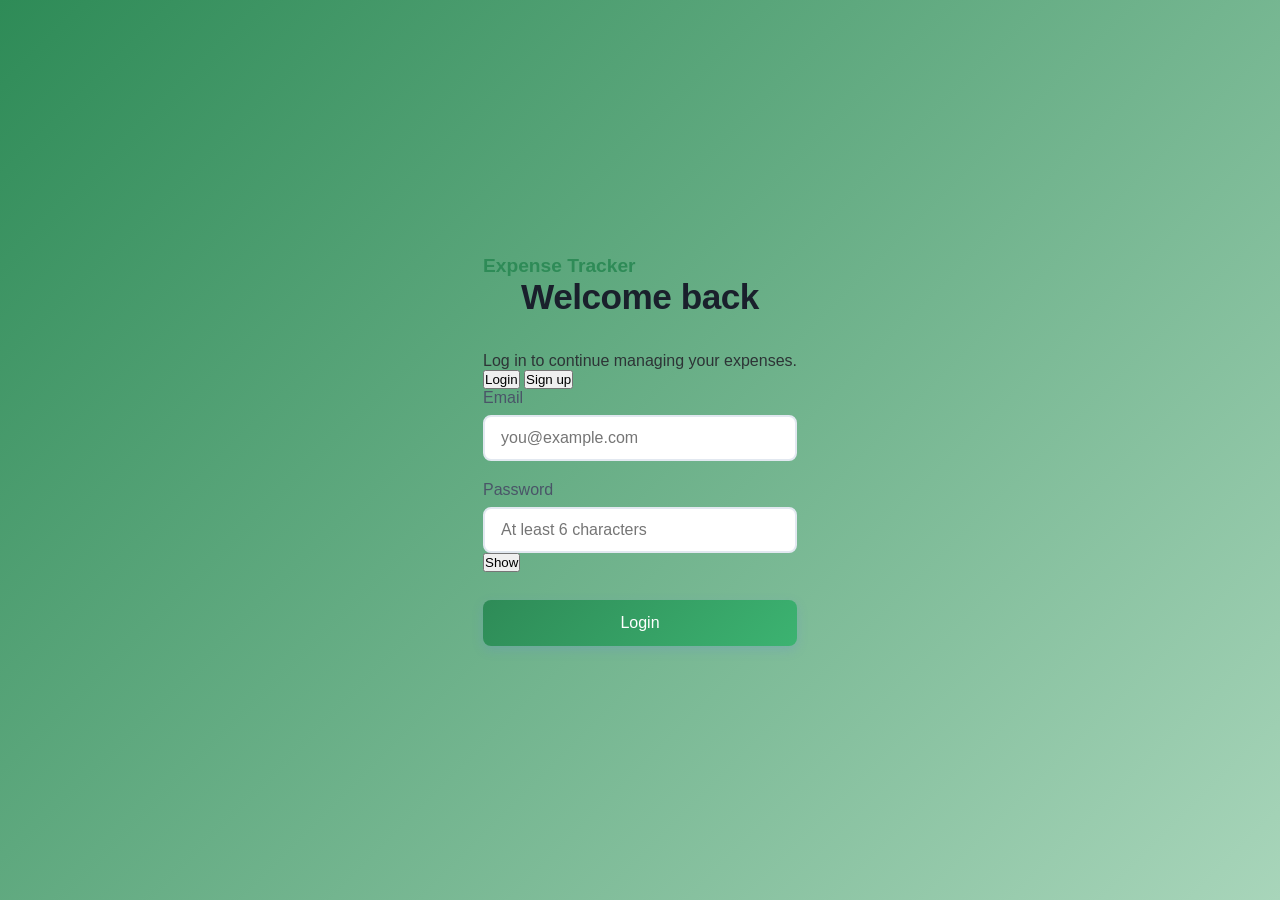
==== auth.html @ f045d61e "added Login/ signup html page" ====
<!DOCTYPE html>
<html lang="en">
<head>
    <meta charset="UTF-8">
    <meta name="viewport" content="width=device-width, initial-scale=1.0">
    <title>Login / Sign up - Expense Tracker</title>
    <link rel="stylesheet" href="css/style.css">
    <script src="js/auth.js" defer></script>
</head>
<body class="auth-page">
    <main class="auth-card">
        <div class="auth-brand">
            <span class="app-nav-title">Expense Tracker</span>
            <h1 id="auth-title">Welcome back</h1>
            <p id="auth-subtitle">Log in to continue managing your expenses.</p>
        </div>

        <div class="auth-tabs" role="tablist" aria-label="Account access">
            <button type="button" class="auth-tab active" id="login-tab" role="tab" aria-selected="true">Login</button>
            <button type="button" class="auth-tab" id="signup-tab" role="tab" aria-selected="false">Sign up</button>
        </div>

        <form id="auth-form" novalidate>
            <div class="form-group">
                <label for="auth-email">Email</label>
                <input type="email" id="auth-email" placeholder="you@example.com" autocomplete="email" required>
            </div>

            <div class="form-group">
                <label for="auth-password">Password</label>
                <div class="password-field">
                    <input type="password" id="auth-password" placeholder="At least 6 characters" autocomplete="current-password" minlength="6" required>
                    <button type="button" class="password-toggle" id="password-toggle" aria-label="Show password">Show</button>
                </div>
            </div>

            <div class="form-group" id="confirm-password-group" hidden>
                <label for="confirm-password">Confirm password</label>
                <input type="password" id="confirm-password" placeholder="Re-enter your password" autocomplete="new-password" minlength="6">
            </div>

            <p class="auth-message" id="auth-message" role="status" aria-live="polite"></p>
            <button type="submit" id="auth-submit">Login</button>
        </form>

    </main>
</body>
</html>
---- css/style.css ----
* {
    margin:0;
    padding:0;
    box-sizing:border-box;
}

body {
    background: linear-gradient(135deg, #2e8b57, #a8d5ba);
    min-height: 100vh;
    font-family:'Gill Sans', 'Gill Sans MT',Calibri, 'Trebuchet MS', sans-serif;
    display: flex;
    align-items: center;
    justify-content: center;
    padding: 20px;
    color: #2d3436;
}

.container {
    width: 100%;
    max-width: 1200px;
    background-color: white;
    padding: 2rem;
    border-radius: 24px;
    box-shadow: 0 12px 24px rgba(0,0,0,0.15);
}

h1 {
    text-align:center;
    color:#1a202c;
    margin-bottom:35px;
    font-size: 2.2rem;
    font-weight: 600;
    letter-spacing: -0.5px;
}

h2 {
    color: #2d3748;
    margin-bottom:1rem;
    font-size : 1.25rem;
    font-weight: 500;
}

.balance-container {
    text-align : center;
    margin-bottom : 35px;
    padding: 24px;
    background: linear-gradient(135deg, #a8d5ba, #6b8e23);
    border-radius: 1rem;
    box-shadow: 0 4px 12px rgba(0,0,0,0.05);
}

.balance-container h1 {
    font-size: 3rem;
    margin : 15px 0;
}

.summary {
    display: grid;
    grid-template-columns: 1fr 1fr;
    gap :24px;
    margin-top:24px;
}

.main-content {
    display: grid;
    grid-template-columns: 1fr 1fr;
    gap :24px;
}

.income,
.expenses {
    background-color: white;
    margin : 10px 10px;
    padding: 24px;
    border-radius: 1rem;
    box-shadow: 0 4px 12px rgba(0,0,0,0.05);
    transition : transform 0.2s ease;
}

.income:hover,
.expenses:hover {
    transform: translateY(-2px);
}

.income h3 {
    color: #059669;
    font-size: 1.1rem;
    font-weight: 500;
}

.expenses h3 {
    color: #dc2626;
    font-size: 1.1rem;
    font-weight: 500;
}

.income p,
.expenses p {
    margin-top : 8px;
    font-size: 1.75rem;
    font-weight: 600;
}

.income p {
    color : #059669;
}

.expenses p {
    color: #dc2626;
}


.transaction-container {
    height: 100%;
    display: flex;
    flex-direction: column;
}

#transaction-list {
    list-style: none;
    max-height: 500px;
    overflow-y: auto;
    padding-right: 8px;
    flex-grow: 1;
}

#transaction-list::-webkit-scrollbar {
    width: 10px;
}
#transaction-list::-webkit-scrollbar-track {
    background-color: #f1f1f1;
    border-radius: 4px;
}

#transaction-list::-webkit-scrollbar-thumb {
    background-color: #cbd5e0;
    border-radius: 4px;
}
#transaction-list::-webkit-scrollbar-thumb:hover {
    border-color: #a0aec0;
}


.transaction {
    display: flex;
    justify-content: space-between;
    align-items: center;
    padding: 1rem 1.2rem;
    margin-bottom: 12px;
    border-radius:12px;
    background-color: #fff;
    box-shadow: 0 2px rgba(0,0,0,0.05);
    transition: all 0.2s ease;
    border-right: 5px solid;
    animation: slidein 0.3s ease ;
    cursor: pointer; /* clicking a row (not the delete button) opens it for editing */
}

@keyframes slidein {
    from{
        opacity: 0;
        transform : translateX(-20px);
    }
    to{
        opacity: 1;
        transform : translateX(0);
    }
}

.transaction:hover {
    transform: translateX(4px);
    box-shadow: 0 4px 12px rgba(0,0,0,0.1);
}

.transaction.income {
    border-right-color:#059669;
}

.transaction.expense {
    border-right-color:#dc2626;
}

.transaction-info {
    display: flex;
    flex-direction: column;
    gap: 4px;
}

.transaction-meta {
    font-size: 0.8rem;
    color: #718096;
}

.transaction-amount-group {
    display: flex;
    align-items: center;
    gap: 8px;
}

.transaction .delete-btn {
    background:none;
    border: none;
    color: #dc2626;
    cursor: pointer;
    font-size: 1.4rem;
    opacity: 0;
    transition: all 0.2s ease;
    padding: 4px 8px;
    border-radius : 4px;
    margin-left: 12px;
}

.transaction:hover .delete-btn {
    opacity: 1;
}

.transaction .delete-btn:hover {
    background-color: #fee2e2;
    transform: scale(1.1);
}


.form-container {
    background: linear-gradient(135deg, #f6f8fb, #f1f4f8);
    padding : 24px;
    border-radius: 16px;
    box-shadow: 0 4px 12px rgba(0,0,0,0.15);
    height: 100%;
    display: flex;
    flex-direction: column;
}

.form-container form {
    height: 100%;
    display : flex;
    flex-direction: column;
}

.form-group {
    margin-bottom: 20px;
}

label {
    display: block;
    margin-bottom: 8px;
    color: #4a5568;
    font-weight: 500;
}

input, select {
    width: 100%;
    padding: 12px 16px;
    border: 2px solid #e2e8f0;
    border-radius: 8px;
    font-size: 1rem;
    transition: all 0.2s ease;
    background-color: white;
    font-family: inherit;
}

input:focus, select:focus {
    outline: none;
    border-color: #667eea;
    box-shadow: 0 0 0 3px rgba(102, 126, 234, 0.1);
}

input:hover, select:hover {
    border-color: #cbd5e0;
}

/* Remove number input spinner arrows so users just type the amount */
input[type="number"] {
    -moz-appearance: textfield;
}
input[type="number"]::-webkit-outer-spin-button,
input[type="number"]::-webkit-inner-spin-button {
    -webkit-appearance: none;
    margin: 0;
}

small {
    color: #718096;
    font-size: 0.875rem;
    margin-top: 4px;
    display: block;
}

button[type="submit"], .cancel-btn {
    width: 100%;
    padding: 14px;
    border: none;
    border-radius: 8px;
    cursor: pointer;
    font-size: 1rem;
    font-weight: 500;
    transition: all 0.2s ease;
    margin-top: 8px;
}

button[type="submit"] {
    background: linear-gradient(135deg, #2e8b57 0%, #3cb371 100%);
    color: white;
    box-shadow: 0 4px 12px rgba(102, 126, 234, 0.2);
}

button[type="submit"]:hover {
    transform: translateY(-2px);
    box-shadow: 0 6px 16px rgba(102, 126, 234, 0.3);
}
button[type="submit"]:active {
    transform: translateY(0);
    box-shadow: 0 4px 12px rgba(102, 126, 234, 0.2);
}

.cancel-btn {
    background-color: #f1f4f8;
    color: #4a5568;
    border: 2px solid #e2e8f0;
}
.cancel-btn:hover {
    background-color: #e2e8f0;
}


/* ==========================================================
   Navigation (2-page app)
   ========================================================== */

.app-nav {
    display: flex;
    justify-content: space-between;
    align-items: center;
    margin-bottom: 24px;
    padding-bottom: 16px;
    border-bottom: 2px solid #f1f4f8;
}

.app-nav-title {
    font-weight: 700;
    font-size: 1.2rem;
    color: #2e8b57;
}

.app-nav-links {
    display: flex;
    gap: 20px;
}

.app-nav-links a {
    text-decoration: none;
    color: #4a5568;
    font-weight: 500;
    padding: 6px 4px;
    border-bottom: 2px solid transparent;
    transition: all 0.2s ease;
}

.app-nav-links a:hover {
    color: #2e8b57;
}

.app-nav-links a.active {
    color: #2e8b57;
    border-bottom-color: #2e8b57;
}


/* ==========================================================
   Safe-to-Spend hero card (index.html)
   ========================================================== */

.safe-to-spend-card {
    text-align: center;
    margin-bottom: 24px;
    padding: 24px;
    border-radius: 1rem;
    box-shadow: 0 4px 12px rgba(0,0,0,0.05);
    color: white;
    transition: background 0.3s ease;
}

.safe-to-spend-card h1 {
    font-size: 2.6rem;
    margin: 10px 0;
    color: white;
}

.safe-to-spend-card h2 {
    color: rgba(255,255,255,0.9);
}

.safe-to-spend-card small {
    color: rgba(255,255,255,0.85);
}

.daily-allowance-text {
    font-size: 1rem;
    margin-bottom: 16px;
    font-weight: 500;
}

.status-ok { background: linear-gradient(135deg, #059669, #2e8b57); }
.status-warning { background: linear-gradient(135deg, #f59e0b, #ea580c); }
.status-danger { background: linear-gradient(135deg, #dc2626, #991b1b); }

.progress-track {
    width: 100%;
    height: 10px;
    background: rgba(255,255,255,0.3);
    border-radius: 6px;
    overflow: hidden;
    margin-bottom: 12px;
}

.progress-bar {
    height: 100%;
    background: white;
    border-radius: 6px;
    transition: width 0.3s ease;
}


/* ==========================================================
   Type toggle (income / expense radio buttons styled as pills)
   ========================================================== */

.type-toggle {
    display: flex;
    gap: 12px;
}

.type-toggle input[type="radio"] {
    position: absolute;
    opacity: 0;
    width: 0;
    height: 0;
}

.toggle-label {
    flex: 1;
    text-align: center;
    padding: 10px;
    border: 2px solid #e2e8f0;
    border-radius: 8px;
    cursor: pointer;
    font-weight: 500;
    color: #4a5568;
    transition: all 0.2s ease;
}

#type-income:checked + .income-label {
    background-color: #059669;
    border-color: #059669;
    color: white;
}

#type-expense:checked + .expense-label {
    background-color: #dc2626;
    border-color: #dc2626;
    color: white;
}


/* ==========================================================
   Budget page — panels, fixed obligations list, overview cards
   ========================================================== */

.panel {
    background-color: #fff;
    padding: 24px;
    border-radius: 1rem;
    box-shadow: 0 4px 12px rgba(0,0,0,0.05);
    margin-bottom: 24px;
}

.inline-form {
    display: grid;
    grid-template-columns: 1fr 1fr auto;
    gap: 16px;
    align-items: end;
}

.inline-form .form-group {
    margin-bottom: 0;
}

.inline-form button {
    height: fit-content;
    margin-top: 0;
}

.fixed-list {
    list-style: none;
    max-height: 320px;
    overflow-y: auto;
    margin-bottom: 16px;
}

.fixed-item {
    display: flex;
    justify-content: space-between;
    align-items: center;
    padding: 14px;
    margin-bottom: 10px;
    border-radius: 10px;
    background-color: #f6f8fb;
    border-left: 4px solid #2e8b57;
}

.fixed-item-info {
    display: flex;
    flex-direction: column;
    gap: 4px;
}

.fixed-item-meta {
    font-size: 0.8rem;
    color: #718096;
}

.fixed-item-actions {
    display: flex;
    align-items: center;
    gap: 8px;
}

.fixed-item-amount {
    font-weight: 600;
    color: #2d3748;
}

.edit-btn, .fixed-item .delete-btn {
    background: none;
    border: none;
    cursor: pointer;
    font-size: 1.1rem;
    padding: 4px 8px;
    border-radius: 4px;
}

.edit-btn:hover { background-color: #e2e8f0; }
.fixed-item .delete-btn { color: #dc2626; }
.fixed-item .delete-btn:hover { background-color: #fee2e2; }

.total-card {
    display: flex;
    justify-content: space-between;
    padding: 16px;
    background: linear-gradient(135deg, #a8d5ba, #6b8e23);
    border-radius: 10px;
    font-weight: 600;
    color: #1a202c;
}

.overview-cards {
    display: grid;
    grid-template-columns: repeat(3, 1fr);
    gap: 16px;
    margin-bottom: 24px;
}

.overview-card {
    background-color: #f6f8fb;
    padding: 18px;
    border-radius: 10px;
    text-align: center;
}

.overview-card h3 {
    font-size: 0.9rem;
    color: #4a5568;
    margin-bottom: 8px;
    font-weight: 500;
}

.overview-card p {
    font-size: 1.4rem;
    font-weight: 600;
    color: #2d3748;
}


/* ==========================================================
   Charts — pure CSS, no external chart library
   ========================================================== */

.charts-row {
    display: grid;
    grid-template-columns: 1fr 1fr;
    gap: 24px;
}

.chart-block h3 {
    font-size: 1rem;
    color: #4a5568;
    margin-bottom: 12px;
    font-weight: 500;
}

.donut-wrapper {
    display: flex;
    justify-content: center;
    margin-bottom: 16px;
}

.donut {
    width: 180px;
    height: 180px;
    border-radius: 50%;
    position: relative;
}

.donut::after {
    content: "";
    position: absolute;
    inset: 30px;
    background-color: #fff;
    border-radius: 50%;
}

.donut-legend {
    display: flex;
    flex-direction: column;
    gap: 8px;
}

.legend-row {
    display: flex;
    align-items: center;
    gap: 8px;
    font-size: 0.9rem;
}

.legend-dot {
    width: 12px;
    height: 12px;
    border-radius: 50%;
    flex-shrink: 0;
}

.legend-value {
    margin-left: auto;
    font-weight: 600;
}

.bar-chart {
    display: flex;
    align-items: flex-end;
    gap: 16px;
    height: 200px;
    padding: 12px;
    background-color: #f6f8fb;
    border-radius: 10px;
}

.bar-column {
    flex: 1;
    display: flex;
    flex-direction: column;
    align-items: center;
    justify-content: flex-end;
    height: 100%;
}

.bar {
    width: 100%;
    max-width: 40px;
    background: linear-gradient(180deg, #3cb371, #2e8b57);
    border-radius: 6px 6px 0 0;
    min-height: 4px;
    transition: height 0.3s ease;
}

.bar-label {
    margin-top: 8px;
    font-size: 0.75rem;
    color: #4a5568;
    text-align: center;
}

.empty-state {
    color: #718096;
    font-size: 0.9rem;
    text-align: center;
    padding: 40px 0;
}


/* ==========================================================
   Quick Add panel (index.html) — one-click expense presets
   ========================================================== */

.quick-add-panel {
    margin-bottom: 24px;
}

.quick-add-header {
    display: flex;
    justify-content: space-between;
    align-items: center;
    margin-bottom: 1rem;
}

.quick-add-header h2 {
    margin-bottom: 0;
}

.quick-add-new-btn {
    background-color: #f1f4f8;
    color: #2e8b57;
    border: 2px solid #e2e8f0;
    border-radius: 8px;
    padding: 8px 14px;
    font-weight: 500;
    cursor: pointer;
    transition: all 0.2s ease;
}

.quick-add-new-btn:hover {
    background-color: #e2e8f0;
}

.quick-add-pills {
    display: flex;
    flex-wrap: wrap;
    gap: 10px;
}

.quick-add-pill {
    display: flex;
    align-items: stretch;
    border-radius: 20px;
    overflow: hidden;
    background-color: #f6f8fb;
    border: 2px solid #e2e8f0;
}

.quick-add-trigger {
    background: none;
    border: none;
    padding: 8px 14px;
    font-size: 0.9rem;
    font-weight: 500;
    color: #2d3748;
    cursor: pointer;
}

.quick-add-trigger:hover {
    background-color: #e2e8f0;
}

.quick-add-delete {
    background: none;
    border: none;
    border-left: 1px solid #e2e8f0;
    padding: 8px 10px;
    color: #dc2626;
    cursor: pointer;
    opacity: 0.5;
    transition: opacity 0.2s ease;
}

.quick-add-pill:hover .quick-add-delete {
    opacity: 1;
}

.quick-add-delete:hover {
    background-color: #fee2e2;
}

.quick-add-create-form {
    display: flex;
    flex-wrap: wrap;
    gap: 10px;
    margin-top: 16px;
    padding-top: 16px;
    border-top: 1px solid #f1f4f8;
}

.quick-add-create-form input,
.quick-add-create-form select {
    width: auto;
    flex: 1;
    min-width: 140px;
}

.quick-add-create-form button {
    width: auto;
    margin-top: 0;
}


/* responsiveness */

@media (max-width: 900px) {
    .main-content {
        grid-template-columns: 1fr;
    }

    #transaction-list {
        max-height: 300px;
    }

    .inline-form {
        grid-template-columns: 1fr;
    }

    .overview-cards {
        grid-template-columns: 1fr;
    }

    .charts-row {
        grid-template-columns: 1fr;
    }
}

/* for mobile phones */

@media (max-width: 480px) {
    .container {
        padding: 24px;
    }

    .summary {
        grid-template-columns: 1fr;
        gap : 16px;
    }

    .balance-container h1 {
        font-size: 2.5rem;
    }

    .income p,
    .expenses p {
        font-size: 1.5rem;
    }

    .transaction {
        padding: 14px 16px;
    }

    h1 {
        font-size: 1.8rem;
    }

    .app-nav {
        flex-direction: column;
        gap: 12px;
        text-align: center;
    }

    .safe-to-spend-card h1 {
        font-size: 2rem;
    }
}
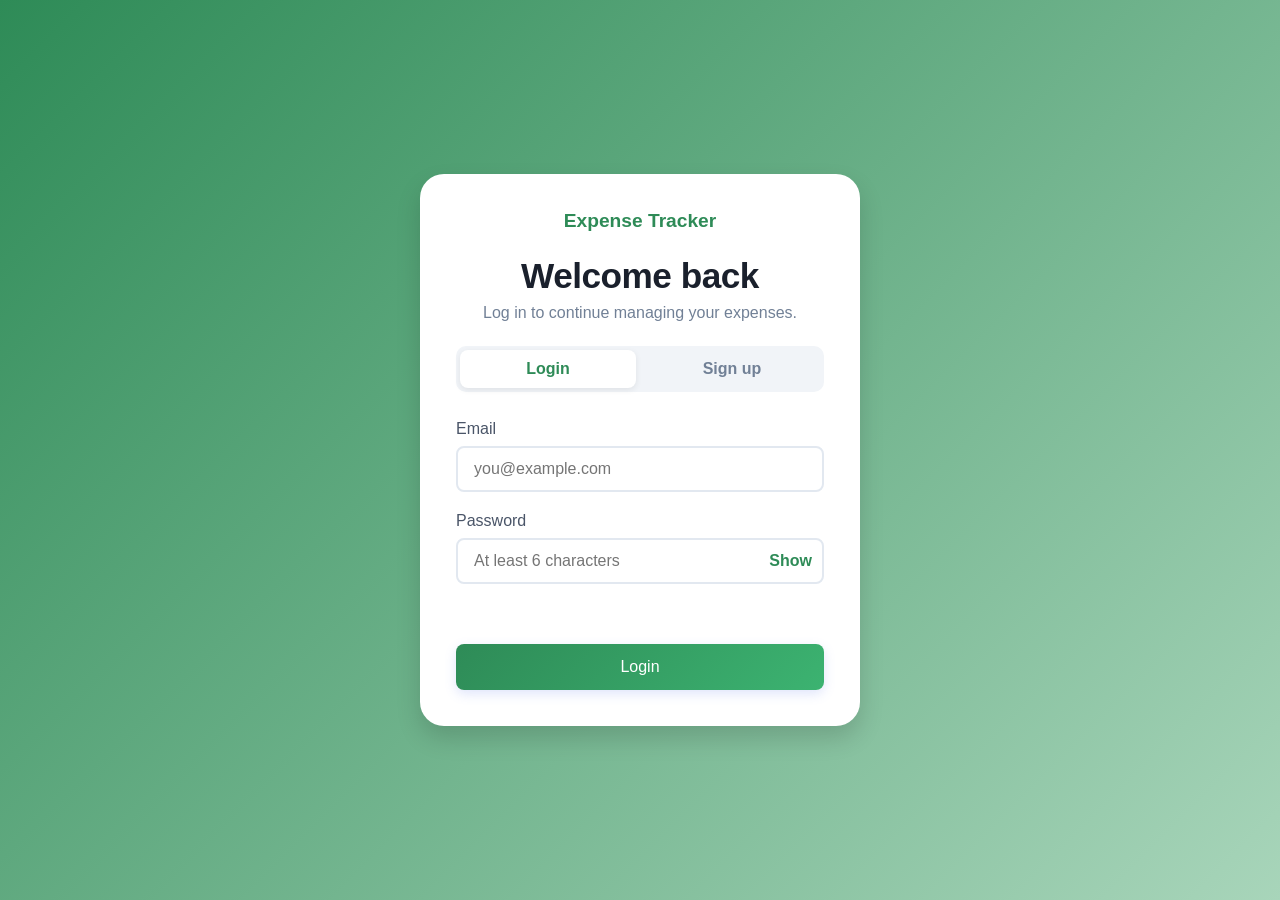
==== commit 4b9b451f: "updated auth, budget, index files" ====
--- a/auth.html
+++ b/auth.html
@@ -21,6 +21,11 @@
         </div>
 
         <form id="auth-form" novalidate>
+            <div class="form-group" id="name-group" hidden>
+                <label for="auth-name">Name</label>
+                <input type="text" id="auth-name" placeholder="Your name" autocomplete="name">
+            </div>
+
             <div class="form-group">
                 <label for="auth-email">Email</label>
                 <input type="email" id="auth-email" placeholder="you@example.com" autocomplete="email" required>
--- a/css/style.css
+++ b/css/style.css
@@ -364,6 +364,154 @@
     border-bottom-color: #2e8b57;
 }
 
+.content-page {
+    max-width: 860px;
+    margin: 0 auto;
+}
+
+.editable-content {
+    line-height: 1.7;
+}
+
+.editable-content h2 {
+    margin-top: 24px;
+}
+
+.editable-content h2:first-child {
+    margin-top: 0;
+}
+
+.settings-panel {
+    max-width: 620px;
+    margin: 0 auto 24px;
+}
+
+.settings-message {
+    min-height: 1.4em;
+    margin: 12px 0;
+}
+
+.settings-message.success {
+    color: #059669;
+}
+
+.settings-message.error {
+    color: #dc2626;
+}
+
+/* ==========================================================
+   Login / sign-up page
+   ========================================================== */
+
+.auth-page {
+    background: linear-gradient(135deg, #2e8b57, #a8d5ba);
+}
+
+.auth-card {
+    width: 100%;
+    max-width: 440px;
+    padding: 36px;
+    background: white;
+    border-radius: 24px;
+    box-shadow: 0 12px 24px rgba(0, 0, 0, 0.15);
+}
+
+.auth-brand {
+    text-align: center;
+}
+
+.auth-brand h1 {
+    margin: 24px 0 8px;
+}
+
+.auth-brand p {
+    color: #718096;
+    margin-bottom: 24px;
+}
+
+.auth-tabs {
+    display: grid;
+    grid-template-columns: 1fr 1fr;
+    gap: 8px;
+    padding: 4px;
+    margin-bottom: 28px;
+    background: #f1f4f8;
+    border-radius: 10px;
+}
+
+.auth-tab {
+    padding: 10px;
+    border: 0;
+    border-radius: 8px;
+    background: transparent;
+    color: #718096;
+    cursor: pointer;
+    font: inherit;
+    font-weight: 600;
+}
+
+.auth-tab.active {
+    background: white;
+    color: #2e8b57;
+    box-shadow: 0 2px 6px rgba(0, 0, 0, 0.08);
+}
+
+.password-field {
+    position: relative;
+}
+
+.password-field input {
+    padding-right: 68px;
+}
+
+.password-toggle {
+    position: absolute;
+    top: 50%;
+    right: 12px;
+    transform: translateY(-50%);
+    border: 0;
+    background: transparent;
+    color: #2e8b57;
+    cursor: pointer;
+    font: inherit;
+    font-weight: 600;
+}
+
+.auth-message {
+    min-height: 24px;
+    margin: 4px 0 8px;
+    font-size: 0.9rem;
+    text-align: center;
+}
+
+.auth-message.error {
+    color: #dc2626;
+}
+
+.auth-message.success {
+    color: #059669;
+}
+
+.back-to-app {
+    display: block;
+    margin-top: 22px;
+    color: #2e8b57;
+    text-align: center;
+    text-decoration: none;
+    font-weight: 600;
+}
+
+.back-to-app:hover {
+    text-decoration: underline;
+}
+
+.demo-note {
+    margin-top: 18px;
+    color: #718096;
+    font-size: 0.78rem;
+    text-align: center;
+}
+
 
 /* ==========================================================
    Safe-to-Spend hero card (index.html)
@@ -852,4 +1000,8 @@
     .safe-to-spend-card h1 {
         font-size: 2rem;
     }
+
+    .auth-card {
+        padding: 28px 20px;
+    }
 }
